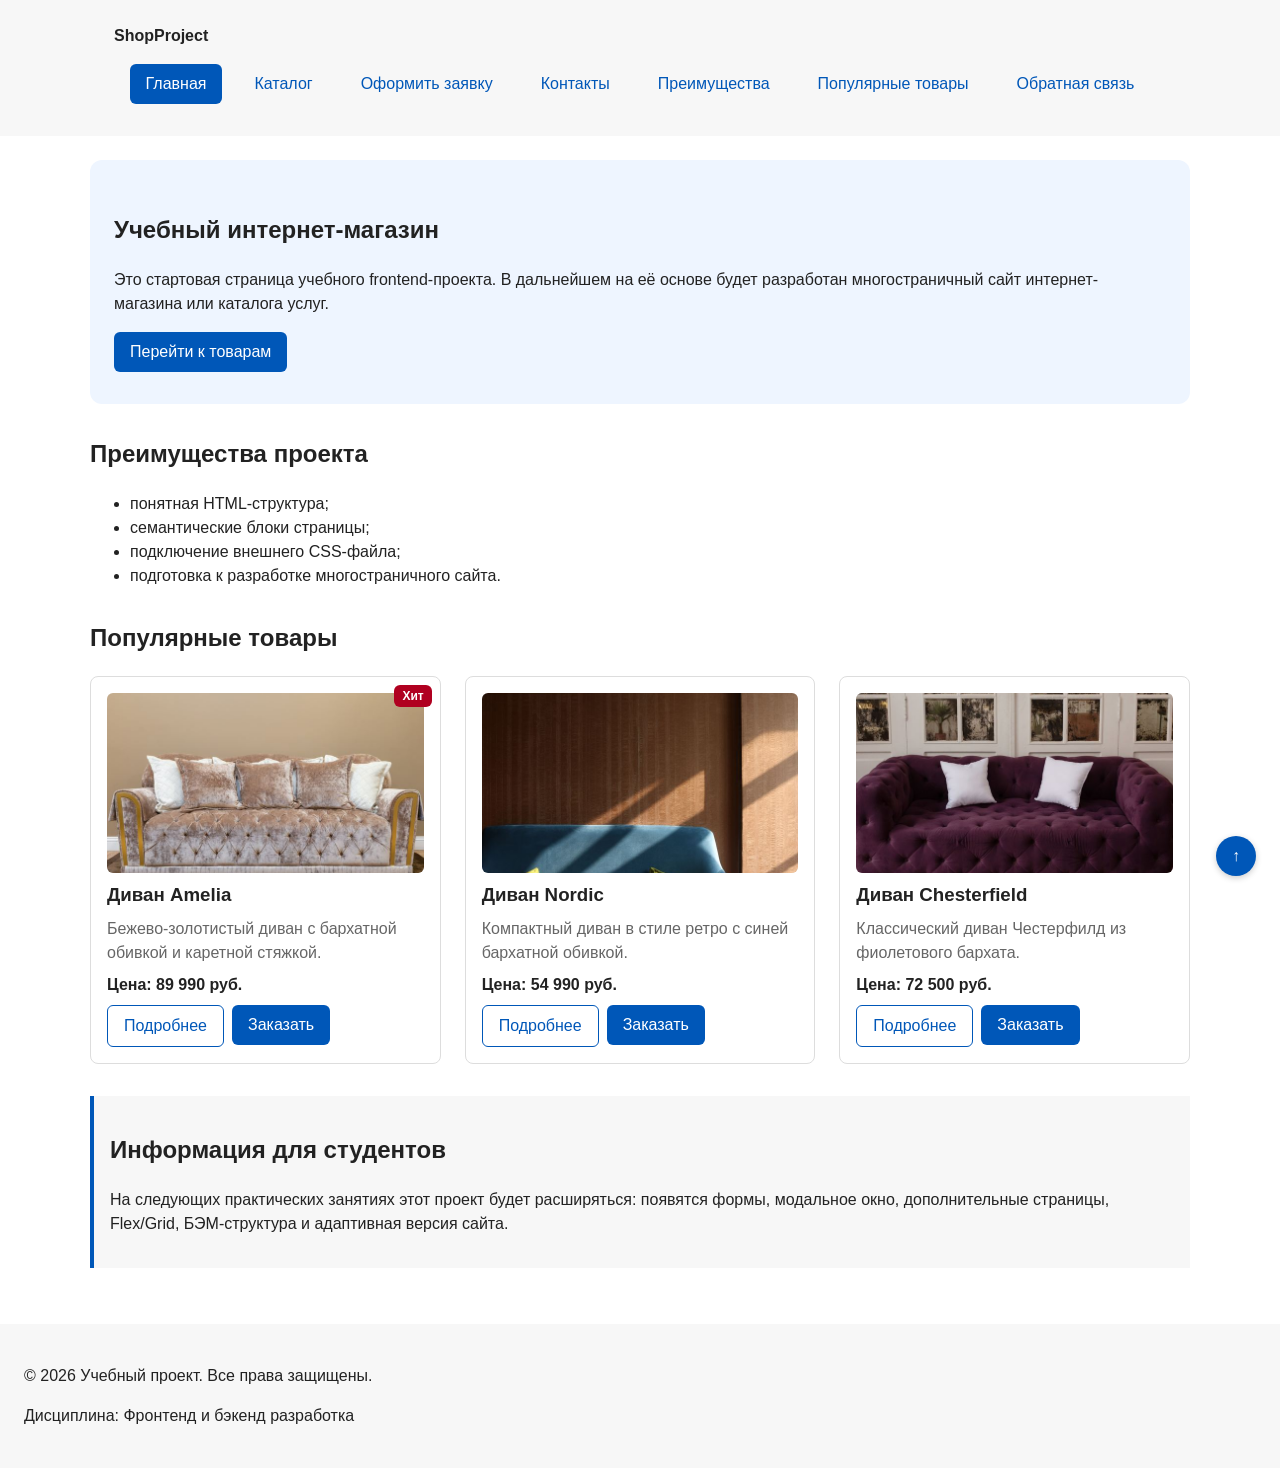
==== index.html @ 3f40175b "base structure from kr-1" ====
<!doctype html>
<html lang="ru">
  <head>
    <meta charset="UTF-8" />
    <meta name="viewport" content="width=device-width, initial-scale=1.0" />
    <title>Учебный интернет-магазин</title>
    <meta property="og:type" content="website" />
    <meta property="og:title" content="Учебный интернет-магазин" />
    <meta
      property="og:description"
      content="Учебный frontend-проект интернет-магазина."
    />
    <meta
      property="og:image"
      content="https://username.github.io/kr1-html-css-shop/images/preview.jpg"
    />
    <link rel="stylesheet" href="css/style.css" />
    <script src="js/main.js" defer></script>
  </head>
  <body>
    <header class="site-header" id="top">
      <div class="site-header__inner">
        <a class="site-header__logo" href="index.html">ShopProject</a>

        <nav class="site-nav" aria-label="Основная навигация">
          <ul class="site-nav__list">
            <li class="site-nav__item">
              <a class="site-nav__link site-nav__link--active" href="index.html">Главная</a>
            </li>
            <li class="site-nav__item">
              <a class="site-nav__link" href="catalog.html">Каталог</a>
            </li>
            <li class="site-nav__item">
              <a class="site-nav__link" href="order.html">Оформить заявку</a>
            </li>
            <li class="site-nav__item">
              <a class="site-nav__link" href="contacts.html">Контакты</a>
            </li>
            <li class="site-nav__item">
              <a class="site-nav__link" href="index.html#advantages">Преимущества</a>
            </li>
            <li class="site-nav__item">
              <a class="site-nav__link" href="index.html#popular">Популярные товары</a>
            </li>
            <li class="site-nav__item">
              <a class="site-nav__link" href="index.html#contacts">Обратная связь</a>
            </li>
          </ul>
        </nav>
      </div>
    </header>

    <main>
      <section class="hero">
        <h1>Учебный интернет-магазин</h1>
        <p>
          Это стартовая страница учебного frontend-проекта. В дальнейшем на её
          основе будет разработан многостраничный сайт интернет-магазина или
          каталога услуг.
        </p>
        <a class="button button--primary" href="#popular">Перейти к товарам</a>
      </section>

      <section class="section" id="advantages">
        <h2>Преимущества проекта</h2>

        <ul class="advantages-list">
          <li>понятная HTML-структура;</li>
          <li>семантические блоки страницы;</li>
          <li>подключение внешнего CSS-файла;</li>
          <li>подготовка к разработке многостраничного сайта.</li>
        </ul>
      </section>

      <section class="section" id="popular">
        <h2>Популярные товары</h2>

        <div class="products-grid">
          <article class="product-card">
            <span class="badge badge--hit">Хит</span>
            <img class="product-card__image" src="images/sofa-1.jpg" alt="Диван Amelia" width="640" height="480" />
            <h3 class="product-card__title">Диван Amelia</h3>
            <p class="product-card__description">Бежево-золотистый диван с бархатной обивкой и каретной стяжкой.</p>
            <p class="product-card__price">Цена: 89 990 руб.</p>
            <div class="product-card__actions">
              <a class="button button--secondary product-card__link" href="product.html">Подробнее</a>
              <button
                class="button button--primary product-card__button"
                type="button"
                data-product="Диван Amelia"
              >
                Заказать
              </button>
            </div>
          </article>

          <article class="product-card">
            <img class="product-card__image" src="images/sofa-2.jpg" alt="Диван Nordic" width="640" height="480" />
            <h3 class="product-card__title">Диван Nordic</h3>
            <p class="product-card__description">Компактный диван в стиле ретро с синей бархатной обивкой.</p>
            <p class="product-card__price">Цена: 54 990 руб.</p>
            <div class="product-card__actions">
              <a class="button button--secondary product-card__link" href="product.html">Подробнее</a>
              <button
                class="button button--primary product-card__button"
                type="button"
                data-product="Диван Nordic"
              >
                Заказать
              </button>
            </div>
          </article>

          <article class="product-card">
            <img class="product-card__image" src="images/sofa-3.jpg" alt="Диван Chesterfield" width="640" height="480" />
            <h3 class="product-card__title">Диван Chesterfield</h3>
            <p class="product-card__description">Классический диван Честерфилд из фиолетового бархата.</p>
            <p class="product-card__price">Цена: 72 500 руб.</p>
            <div class="product-card__actions">
              <a class="button button--secondary product-card__link" href="product.html">Подробнее</a>
              <button
                class="button button--primary product-card__button"
                type="button"
                data-product="Диван Chesterfield"
              >
                Заказать
              </button>
            </div>
          </article>
        </div>
      </section>
      <aside class="aside-info">
        <h2>Информация для студентов</h2>
        <p>
          На следующих практических занятиях этот проект будет расширяться:
          появятся формы, модальное окно, дополнительные страницы, Flex/Grid,
          БЭМ-структура и адаптивная версия сайта.
        </p>
      </aside>
    </main>

    <footer class="site-footer" id="contacts">
      <p>&copy; 2026 Учебный проект. Все права защищены.</p>
      <p>Дисциплина: Фронтенд и бэкенд разработка</p>
    </footer>
    <dialog
      class="order-dialog"
      id="order-dialog"
      aria-labelledby="order-dialog-title"
    >
      <h2 class="order-dialog__title" id="order-dialog-title">Оформление заявки</h2>

      <form
        class="order-form"
        id="order-form"
        action="#"
        method="post"
        novalidate
      >
        <input id="selected-product" name="selected-product" type="hidden" />

        <div class="order-form__field">
          <label class="order-form__label" for="order-name">Имя</label>
          <input
            class="order-form__input"
            id="order-name"
            name="name"
            type="text"
            placeholder="Введите ваше имя"
            minlength="2"
            autocomplete="given-name"
            required
          />
        </div>

        <div class="order-form__field">
          <label class="order-form__label" for="order-email">E-mail</label>
          <input
            class="order-form__input"
            id="order-email"
            name="email"
            type="email"
            placeholder="example@mail.ru"
            autocomplete="email"
            required
          />
        </div>

        <div class="order-form__field">
          <label class="order-form__label" for="order-phone">Телефон</label>
          <input
            class="order-form__input"
            id="order-phone"
            name="phone"
            type="tel"
            inputmode="tel"
            placeholder="+7 (900) 000-00-00"
            pattern="^\+7 \(\d{3}\) \d{3}-\d{2}-\d{2}$"
            required
          />
          <small class="order-form__hint">Формат: +7 (900) 000-00-00</small>
        </div>

        <div class="order-form__field">
          <label class="order-form__label" for="order-date">Дата связи</label>
          <input class="order-form__input" id="order-date" name="date" type="date" />
        </div>

        <div class="order-form__field">
          <label class="order-form__label" for="order-topic">Тема заявки</label>
          <select class="order-form__select" id="order-topic" name="topic" required>
            <option value="">Выберите тему</option>
            <option value="product">Заказ товара</option>
            <option value="consultation">Консультация</option>
            <option value="delivery">Доставка</option>
          </select>
        </div>

        <div class="order-form__field">
          <label class="order-form__label" for="order-comment">Комментарий</label>
          <textarea
            class="order-form__textarea"
            id="order-comment"
            name="comment"
            rows="4"
            placeholder="Укажите дополнительную информацию"
          ></textarea>
        </div>

        <div class="order-form__field order-form__field--checkbox">
          <label>
            <input
              class="order-form__checkbox"
              id="order-agreement"
              name="agreement"
              type="checkbox"
              required
            />
            Я согласен на обработку данных
          </label>
        </div>

        <div class="order-form__actions">
          <button class="button button--secondary" type="button" id="close-order-dialog">Закрыть</button>
          <button class="button button--primary" type="submit">Отправить заявку</button>
        </div>
      </form>
    </dialog>

    <p class="success-message" id="success-message" hidden>
      Форма успешно отправлена!
    </p>

    <a class="back-to-top" href="#top" aria-label="Наверх">&uarr;</a>
  </body>
</html>
---- css/style.css ----
/* ===============================
   1. Переменные проекта
   =============================== */
:root {
  /* Основные цвета проекта */
  --color-bg: #ffffff;
  --color-text: #222222;
  --color-muted: #666666;
  --color-primary: #0057b8;
  --color-primary-dark: #003f86;
  --color-border: #dddddd;
  --color-surface: #f7f7f7;
  --color-surface-accent: #eef5ff;
  --color-danger: #b00020;
  --color-success: #168a2f;
  --color-success-bg: #eefaf0;
  --color-white: #ffffff;

  /* Отступы */
  --space-xs: 4px;
  --space-sm: 8px;
  --space-md: 16px;
  --space-lg: 24px;
  --space-xl: 32px;

  /* Скругления */
  --radius-sm: 6px;
  --radius-md: 8px;
  --radius-lg: 12px;

  /* Размеры */
  --container-width: 1100px;
}

/* ===============================
   2. Базовые стили
   =============================== */

/*
Универсальное правило для всех элементов.
border-box делает расчёт размеров более понятным:
width включает content, padding и border.
*/
* {
  box-sizing: border-box;
}

/*
Убираем стандартный внешний отступ браузера у body.
Без этого вокруг страницы может появиться белая рамка.

body растянут на всю высоту окна (min-height: 100vh) и выстроен как
flex-колонка: header и footer занимают столько места, сколько нужно
их содержимому, а main получает flex: 1 0 auto и «дожимает» footer
до низа окна, даже если контента на странице мало.
*/
body {
  display: flex;
  flex-direction: column;
  min-height: 100vh;
  margin: 0;
  font-family: Arial, sans-serif;
  line-height: 1.5;
  color: var(--color-text);
  background-color: var(--color-bg);
}

/*
Задаём внутренний отступ для основного содержимого страницы.
flex: 1 0 auto растягивает main на всё свободное место в body,
поэтому footer всегда остаётся у нижнего края окна браузера.
*/
main {
  flex: 1 0 auto;
  padding: var(--space-lg);
}

html {
  scroll-behavior: smooth;
}
/* ===============================
   3. Общие элементы интерфейса
   =============================== */

/*
Базовый цвет ссылок и их состояния.
*/
a {
  color: var(--color-primary);
}

a:hover {
  color: var(--color-primary-dark);
}

a:focus-visible {
  outline: 2px solid var(--color-primary);
  outline-offset: 3px;
}

button {
  font: inherit;
  cursor: pointer;
}

:target {
  border-radius: var(--radius-md);
  box-shadow:
    0 0 0 3px var(--color-surface-accent),
    0 0 0 5px var(--color-primary);
  transition: box-shadow 0.3s ease;
}

/* ===============================
   4. Шапка сайта и навигация (site-header, site-nav)
   =============================== */

.site-header {
  background-color: var(--color-surface);
}

.site-header__inner {
  max-width: var(--container-width);
  margin: 0 auto;
  padding: var(--space-lg);
}

.site-header__logo {
  font-weight: 700;
  color: var(--color-text);
  text-decoration: none;
}

.site-nav__list {
  display: flex;
  flex-wrap: wrap;
  justify-content: center;
  align-items: center;
  gap: var(--space-md);
  padding: 0;
  margin: var(--space-md) 0 0;
  list-style: none;
}

.site-nav__item {
  margin-bottom: var(--space-sm);
}

.site-nav__link {
  display: inline-block;
  padding: var(--space-sm) var(--space-md);
  color: var(--color-primary);
  text-decoration: none;
  border-radius: var(--radius-sm);
}

.site-nav__link:hover {
  color: var(--color-white);
  background-color: var(--color-primary);
}

.site-nav__link:focus-visible {
  outline: 2px solid var(--color-primary);
  outline-offset: 3px;
}

.site-nav__link--active {
  color: var(--color-white);
  background-color: var(--color-primary);
}

/* ===============================
   5. Подвал сайта (site-footer)
   =============================== */

.site-footer {
  padding: var(--space-lg);
  background-color: var(--color-surface);
}

/* ===============================
   6. Кнопка (button)
   =============================== */

.button {
  display: inline-block;
  padding: var(--space-sm) var(--space-md);
  border: none;
  border-radius: var(--radius-sm);
  font: inherit;
  text-decoration: none;
  cursor: pointer;
}

.button--primary {
  color: var(--color-white);
  background-color: var(--color-primary);
}

.button--primary:hover {
  background-color: var(--color-primary-dark);
}

.button--secondary {
  color: var(--color-primary);
  background-color: transparent;
  border: 1px solid var(--color-primary);
}

.button--secondary:hover {
  color: var(--color-white);
  background-color: var(--color-primary);
}

.button:focus-visible {
  outline: 2px solid var(--color-primary);
  outline-offset: 3px;
}

.button:disabled,
.button--disabled {
  opacity: 0.6;
  cursor: not-allowed;
}

/* ===============================
   7. Компоненты страницы
   =============================== */

/*
Hero-блок — первый крупный блок страницы.
Он визуально отделяется от остальных разделов фоном и отступами.
*/
.hero {
  max-width: var(--container-width);
  margin: 0 auto var(--space-xl);
  padding: var(--space-xl) var(--space-lg);
  background-color: var(--color-surface-accent);
  border-radius: var(--radius-lg);
}

/*
Общий класс для разделов страницы.
*/
.section {
  max-width: var(--container-width);
  margin: 0 auto var(--space-xl);
}

/*
Убираем лишний верхний отступ у заголовков разделов.
*/
.section h2 {
  margin-top: 0;
}

/*
Дополнительный информационный блок.
*/
.aside-info {
  max-width: var(--container-width);
  margin: 0 auto var(--space-xl);
  padding: var(--space-md);
  border-left: 4px solid var(--color-primary);
  background-color: var(--color-surface);
}

/*
Сообщение об успешной отправке.
*/
.success-message {
  max-width: var(--container-width);
  margin: var(--space-lg) auto;
  padding: var(--space-md);
  border-left: 4px solid var(--color-success);
  background-color: var(--color-success-bg);
}

/* ===============================
   8. Хлебные крошки (breadcrumbs)
   =============================== */

.breadcrumbs {
  max-width: var(--container-width);
  margin: 0 auto var(--space-md);
  font-size: 14px;
  color: var(--color-muted);
}

.breadcrumbs__link {
  color: var(--color-primary);
}

.breadcrumbs__current::before {
  content: " / ";
  color: var(--color-muted);
}

/* ===============================
   9. Карточка товара и сетка товаров (product-card, products-grid)
   =============================== */

.products-grid {
  display: grid;
  grid-template-columns: repeat(3, 1fr);
  gap: var(--space-lg);
}

.product-card {
  position: relative;
  display: flex;
  flex-direction: column;
  gap: var(--space-sm);
  padding: var(--space-md);
  border: 1px solid var(--color-border);
  border-radius: var(--radius-md);
  background-color: var(--color-bg);
  transition:
    box-shadow 0.2s ease,
    border-color 0.2s ease,
    transform 0.2s ease;
}

.product-card:hover {
  border-color: var(--color-primary);
  box-shadow: 0 10px 24px rgba(0, 0, 0, 0.12);
  transform: translateY(-2px);
}

.product-card__image {
  display: block;
  width: 100%;
  height: 180px;
  object-fit: cover;
  border-radius: var(--radius-sm);
}

.product-card__title {
  margin: 0;
  color: var(--color-text);
}

.product-card__description {
  margin: 0;
  color: var(--color-muted);
}

.product-card__price {
  margin: 0;
  font-weight: 700;
}

.product-card__actions {
  display: flex;
  flex-wrap: wrap;
  gap: var(--space-sm);
  margin-top: auto;
}

.product-card__button,
.product-card__link {
  align-self: flex-start;
}

/*
  Бейдж товара.
  Позиционируется абсолютно относительно карточки (position: relative на .product-card).
*/
.badge {
  position: absolute;
  top: var(--space-sm);
  right: var(--space-sm);
  z-index: 1;
  padding: 2px var(--space-sm);
  border-radius: var(--radius-sm);
  font-size: 12px;
  font-weight: 700;
  color: var(--color-white);
  background-color: var(--color-primary);
}

.badge--hit {
  background-color: var(--color-danger);
}

/*
  Кнопка «Наверх».
  Зафиксирована относительно окна браузера.
*/
.back-to-top {
  position: fixed;
  right: var(--space-lg);
  bottom: var(--space-lg);
  z-index: 10;
  display: inline-flex;
  align-items: center;
  justify-content: center;
  width: 40px;
  height: 40px;
  border-radius: 50%;
  color: var(--color-white);
  background-color: var(--color-primary);
  text-decoration: none;
  box-shadow: 0 2px 6px rgba(0, 0, 0, 0.2);
}

.back-to-top:hover {
  background-color: var(--color-primary-dark);
}

.back-to-top:focus-visible {
  outline: 2px solid var(--color-primary-dark);
  outline-offset: 3px;
}

/* ===============================
   10. Каталог (catalog-layout, catalog-filters, catalog-products)
   =============================== */

.catalog-layout {
  max-width: var(--container-width);
  margin: 0 auto var(--space-xl);
  display: grid;
  grid-template-columns: 260px 1fr;
  grid-template-areas: "filters products";
  gap: var(--space-lg);
}

.catalog-filters {
  grid-area: filters;
  align-self: start;
  position: sticky;
  top: var(--space-lg);
  padding: var(--space-md);
  border: 1px solid var(--color-border);
  border-radius: var(--radius-md);
  background-color: var(--color-surface);
}

.catalog-filters__form {
  display: grid;
  gap: var(--space-md);
}

.catalog-filters__group {
  margin: 0;
  padding: var(--space-md);
  border: 1px solid var(--color-border);
  border-radius: var(--radius-sm);
}

.catalog-filters__legend {
  font-weight: 700;
}

.catalog-filters__label {
  display: block;
  margin-bottom: var(--space-sm);
}

.catalog-filters__input {
  width: 100%;
  padding: 8px 10px;
  border: 1px solid var(--color-border);
  border-radius: var(--radius-sm);
  font: inherit;
}

.catalog-products {
  grid-area: products;
}

/* ===============================
   11. Форма заявки (order-form)
   =============================== */

.order-form__field {
  margin-bottom: var(--space-md);
}

.order-form__label {
  display: block;
  margin-bottom: var(--space-xs);
}

.order-form__input,
.order-form__select,
.order-form__textarea {
  width: 100%;
  padding: 10px 12px;
  border: 1px solid var(--color-border);
  border-radius: var(--radius-sm);
  font: inherit;
}

.order-form__input:hover,
.order-form__select:hover,
.order-form__textarea:hover {
  border-color: var(--color-primary);
}

.order-form__input:focus-visible,
.order-form__select:focus-visible,
.order-form__textarea:focus-visible {
  outline: 2px solid var(--color-primary);
  outline-offset: 3px;
}

.order-form__checkbox {
  width: auto;
}

.order-form__hint {
  display: block;
  margin-top: var(--space-xs);
  color: var(--color-muted);
}

/*
  Подсветка ошибочных полей.
  Атрибут aria-invalid добавляется JavaScript-кодом.
*/
.order-form__input[aria-invalid="true"],
.order-form__select[aria-invalid="true"],
.order-form__textarea[aria-invalid="true"] {
  border-color: var(--color-danger);
}

.order-form__actions {
  display: flex;
  gap: var(--space-md);
  margin-top: var(--space-lg);
}

/* ===============================
   12. Модальное окно заявки (order-dialog)
   =============================== */

.order-dialog {
  width: min(100% - 32px, 560px);
  padding: var(--space-lg);
  border: none;
  border-radius: var(--radius-lg);
}

.order-dialog::backdrop {
  background-color: rgba(0, 0, 0, 0.5);
}

.order-dialog__title {
  margin-top: 0;
}

/* ===============================
   13. Страница товара (product-detail)
   =============================== */

.product-detail {
  display: flex;
  flex-wrap: wrap;
  gap: var(--space-lg);
  margin-bottom: var(--space-xl);
}

.product-detail__image {
  width: 100%;
  max-width: 420px;
  height: auto;
  border-radius: var(--radius-md);
  object-fit: cover;
}

.product-detail__info {
  display: flex;
  flex-direction: column;
  gap: var(--space-sm);
  flex: 1 1 260px;
}

.product-detail__title {
  margin: 0;
}

.product-detail__description {
  margin: 0;
  color: var(--color-muted);
}

.product-detail__price {
  margin: 0;
  font-size: 20px;
  font-weight: 700;
}

.product-detail__button {
  align-self: flex-start;
}

.product-specs {
  width: 100%;
  max-width: var(--container-width);
  margin-bottom: var(--space-xl);
  border-collapse: collapse;
}

.product-specs caption {
  margin-bottom: var(--space-sm);
  font-weight: 700;
  text-align: left;
}

.product-specs th,
.product-specs td {
  padding: var(--space-sm) var(--space-md);
  border: 1px solid var(--color-border);
  text-align: left;
}

.product-specs thead th {
  background-color: var(--color-surface);
}

/* ===============================
   14. Контакты и карта (contacts-info, map)
   =============================== */

/*
  Текст и карта выстраиваются в одну строку через inline-block —
  без float, grid и flex. Оба блока — inline-block с одинаковым
  vertical-align, поэтому идут по горизонтали друг за другом
  в том порядке, в котором написаны в HTML.
*/
.contacts-info {
  display: inline-block;
  vertical-align: top;
  max-width: calc(100% - 500px - var(--space-lg));
}

.contacts-info__feedback {
  margin-top: var(--space-lg);
}

.map__frame {
  display: inline-block;
  vertical-align: top;
  width: 500px;
  max-width: 100%;
  height: 400px;
  margin-left: var(--space-lg);
  border: 1px solid var(--color-border);
  border-radius: var(--radius-md);
}
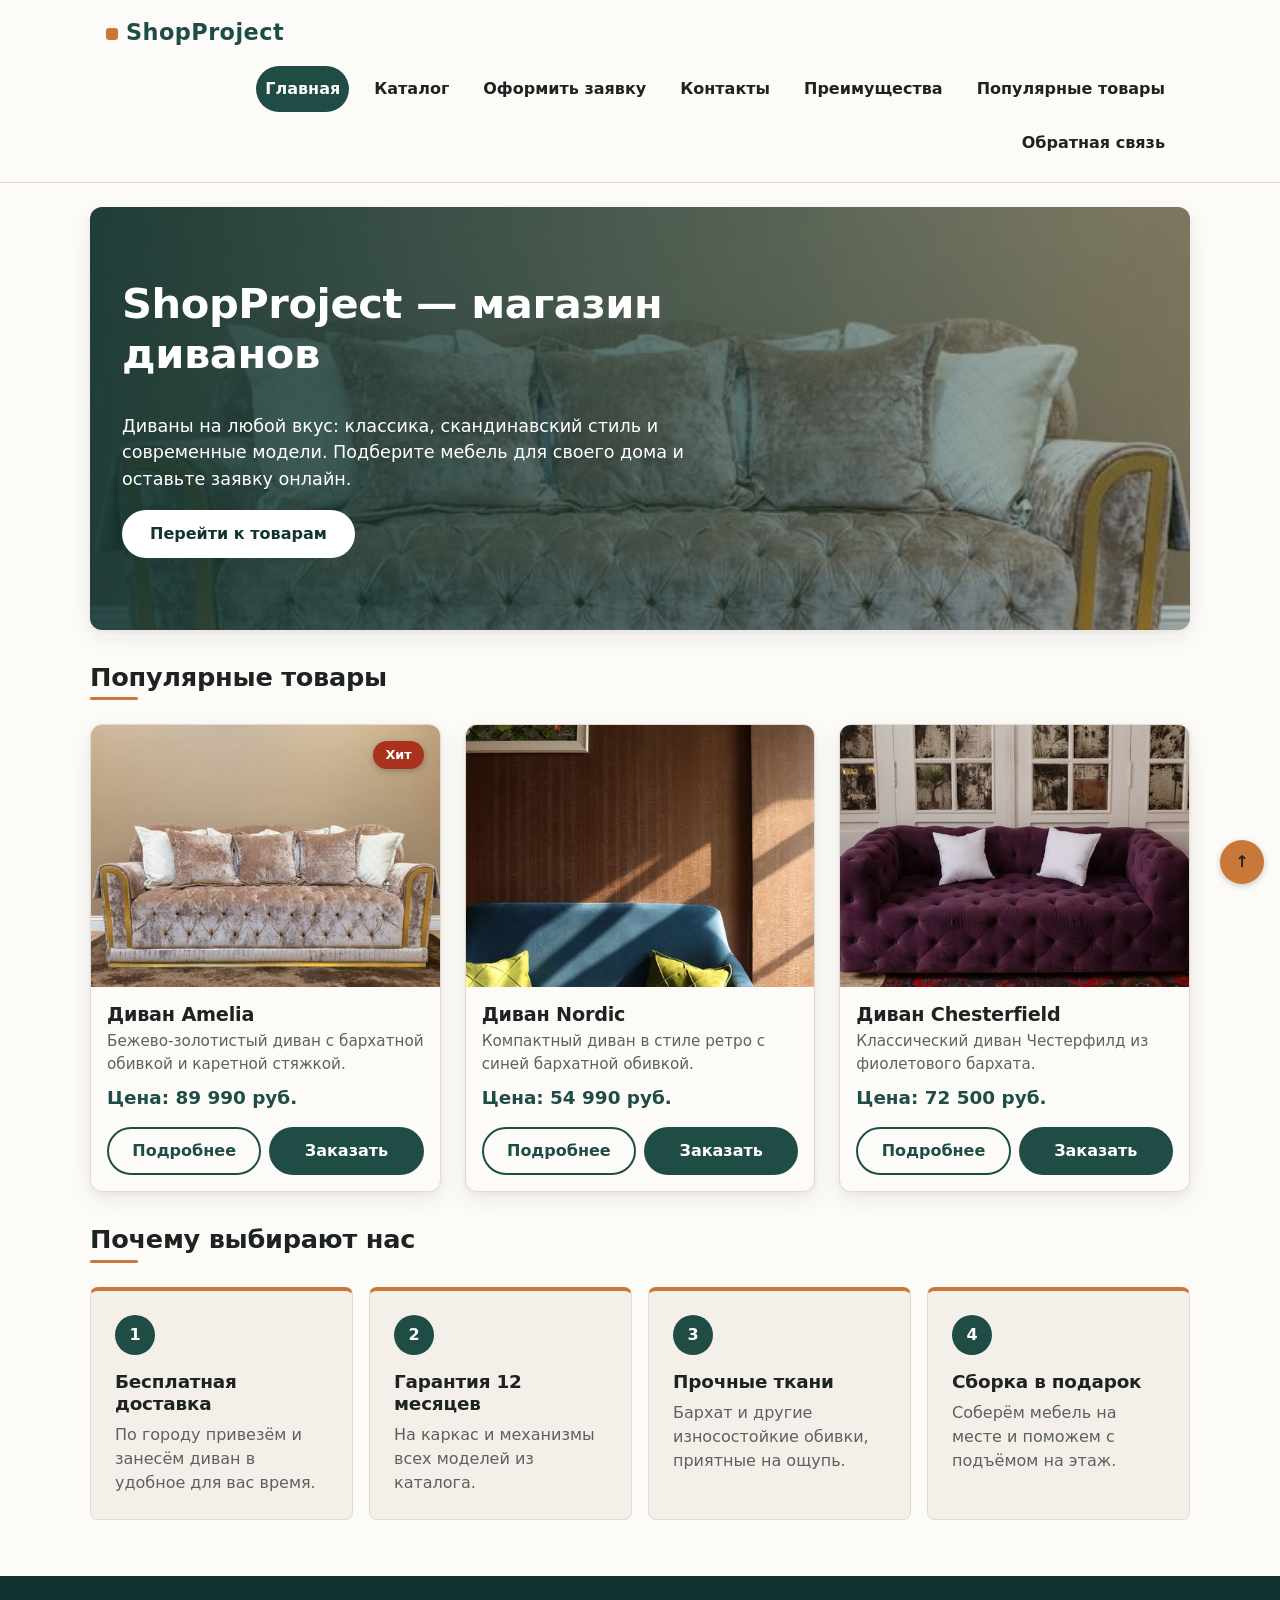
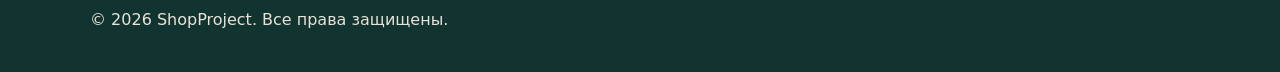
==== commit 4afb417a: "flexibility" ====
--- a/index.html
+++ b/index.html
@@ -3,21 +3,23 @@
   <head>
     <meta charset="UTF-8" />
     <meta name="viewport" content="width=device-width, initial-scale=1.0" />
-    <title>Учебный интернет-магазин</title>
+    <title>ShopProject — магазин диванов</title>
     <meta property="og:type" content="website" />
-    <meta property="og:title" content="Учебный интернет-магазин" />
+    <meta property="og:title" content="ShopProject — магазин диванов" />
     <meta
       property="og:description"
-      content="Учебный frontend-проект интернет-магазина."
+      content="Интернет-магазин мягкой мебели: диваны на любой вкус."
     />
     <meta
       property="og:image"
       content="https://username.github.io/kr1-html-css-shop/images/preview.jpg"
     />
     <link rel="stylesheet" href="css/style.css" />
+    <link rel="stylesheet" href="css/responsive.css" />
     <script src="js/main.js" defer></script>
   </head>
   <body>
+    <a class="skip-link" href="#main-content">Перейти к основному содержимому</a>
     <header class="site-header" id="top">
       <div class="site-header__inner">
         <a class="site-header__logo" href="index.html">ShopProject</a>
@@ -50,35 +52,25 @@
       </div>
     </header>
 
-    <main>
+    <main id="main-content">
       <section class="hero">
-        <h1>Учебный интернет-магазин</h1>
+        <h1>ShopProject — магазин диванов</h1>
         <p>
-          Это стартовая страница учебного frontend-проекта. В дальнейшем на её
-          основе будет разработан многостраничный сайт интернет-магазина или
-          каталога услуг.
+          Диваны на любой вкус: классика, скандинавский стиль и современные модели. Подберите мебель для своего дома и оставьте заявку онлайн.
         </p>
         <a class="button button--primary" href="#popular">Перейти к товарам</a>
       </section>
 
-      <section class="section" id="advantages">
-        <h2>Преимущества проекта</h2>
-
-        <ul class="advantages-list">
-          <li>понятная HTML-структура;</li>
-          <li>семантические блоки страницы;</li>
-          <li>подключение внешнего CSS-файла;</li>
-          <li>подготовка к разработке многостраничного сайта.</li>
-        </ul>
-      </section>
-
       <section class="section" id="popular">
         <h2>Популярные товары</h2>
 
         <div class="products-grid">
           <article class="product-card">
             <span class="badge badge--hit">Хит</span>
-            <img class="product-card__image" src="images/sofa-1.jpg" alt="Диван Amelia" width="640" height="480" />
+            <img class="product-card__image" src="images/sofa-1.jpg"
+                srcset="images/sofa-1-320.jpg 320w, images/sofa-1-480.jpg 480w, images/sofa-1.jpg 640w"
+                sizes="(max-width: 639px) 100vw, (max-width: 1023px) 50vw, 33vw"
+                alt="Диван Amelia" width="640" height="480" loading="lazy" />
             <h3 class="product-card__title">Диван Amelia</h3>
             <p class="product-card__description">Бежево-золотистый диван с бархатной обивкой и каретной стяжкой.</p>
             <p class="product-card__price">Цена: 89 990 руб.</p>
@@ -95,7 +87,10 @@
           </article>
 
           <article class="product-card">
-            <img class="product-card__image" src="images/sofa-2.jpg" alt="Диван Nordic" width="640" height="480" />
+            <img class="product-card__image" src="images/sofa-2.jpg"
+                srcset="images/sofa-2-320.jpg 320w, images/sofa-2-480.jpg 480w, images/sofa-2.jpg 640w"
+                sizes="(max-width: 639px) 100vw, (max-width: 1023px) 50vw, 33vw"
+                alt="Диван Nordic" width="640" height="480" loading="lazy" />
             <h3 class="product-card__title">Диван Nordic</h3>
             <p class="product-card__description">Компактный диван в стиле ретро с синей бархатной обивкой.</p>
             <p class="product-card__price">Цена: 54 990 руб.</p>
@@ -112,7 +107,10 @@
           </article>
 
           <article class="product-card">
-            <img class="product-card__image" src="images/sofa-3.jpg" alt="Диван Chesterfield" width="640" height="480" />
+            <img class="product-card__image" src="images/sofa-3.jpg"
+                srcset="images/sofa-3-320.jpg 320w, images/sofa-3-480.jpg 480w, images/sofa-3.jpg 640w"
+                sizes="(max-width: 639px) 100vw, (max-width: 1023px) 50vw, 33vw"
+                alt="Диван Chesterfield" width="640" height="480" loading="lazy" />
             <h3 class="product-card__title">Диван Chesterfield</h3>
             <p class="product-card__description">Классический диван Честерфилд из фиолетового бархата.</p>
             <p class="product-card__price">Цена: 72 500 руб.</p>
@@ -129,19 +127,37 @@
           </article>
         </div>
       </section>
-      <aside class="aside-info">
-        <h2>Информация для студентов</h2>
-        <p>
-          На следующих практических занятиях этот проект будет расширяться:
-          появятся формы, модальное окно, дополнительные страницы, Flex/Grid,
-          БЭМ-структура и адаптивная версия сайта.
-        </p>
-      </aside>
+
+      <section class="section" id="advantages">
+        <h2>Почему выбирают нас</h2>
+
+        <div class="advantages-list">
+          <article class="advantage">
+            <span class="advantage__num" aria-hidden="true">1</span>
+            <h3 class="advantage__title">Бесплатная доставка</h3>
+            <p class="advantage__text">По городу привезём и занесём диван в удобное для вас время.</p>
+          </article>
+          <article class="advantage">
+            <span class="advantage__num" aria-hidden="true">2</span>
+            <h3 class="advantage__title">Гарантия 12 месяцев</h3>
+            <p class="advantage__text">На каркас и механизмы всех моделей из каталога.</p>
+          </article>
+          <article class="advantage">
+            <span class="advantage__num" aria-hidden="true">3</span>
+            <h3 class="advantage__title">Прочные ткани</h3>
+            <p class="advantage__text">Бархат и другие износостойкие обивки, приятные на ощупь.</p>
+          </article>
+          <article class="advantage">
+            <span class="advantage__num" aria-hidden="true">4</span>
+            <h3 class="advantage__title">Сборка в подарок</h3>
+            <p class="advantage__text">Соберём мебель на месте и поможем с подъёмом на этаж.</p>
+          </article>
+        </div>
+      </section>
     </main>
 
     <footer class="site-footer" id="contacts">
-      <p>&copy; 2026 Учебный проект. Все права защищены.</p>
-      <p>Дисциплина: Фронтенд и бэкенд разработка</p>
+      <p>&copy; 2026 ShopProject. Все права защищены.</p>
     </footer>
     <dialog
       class="order-dialog"
--- a/css/style.css
+++ b/css/style.css
@@ -1,75 +1,45 @@
-/* ===============================
-   1. Переменные проекта
-   =============================== */
 :root {
-  /* Основные цвета проекта */
-  --color-bg: #ffffff;
-  --color-text: #222222;
-  --color-muted: #666666;
-  --color-primary: #0057b8;
-  --color-primary-dark: #003f86;
-  --color-border: #dddddd;
-  --color-surface: #f7f7f7;
-  --color-surface-accent: #eef5ff;
-  --color-danger: #b00020;
+    --color-bg: #fdfbf8;
+  --color-text: #1d2321;
+  --color-muted: #5b625f;
+  --color-primary: #1f4d46;
+  --color-primary-dark: #123430;
+  --color-border: #e3dbcf;
+  --color-surface: #f4efe8;
+  --color-surface-accent: #ebe4d8;
+  --color-danger: #a8321c;
   --color-success: #168a2f;
   --color-success-bg: #eefaf0;
   --color-white: #ffffff;
 
-  /* Отступы */
-  --space-xs: 4px;
+    --space-xs: 4px;
   --space-sm: 8px;
   --space-md: 16px;
   --space-lg: 24px;
   --space-xl: 32px;
 
-  /* Скругления */
-  --radius-sm: 6px;
+    --radius-sm: 6px;
   --radius-md: 8px;
   --radius-lg: 12px;
 
-  /* Размеры */
-  --container-width: 1100px;
-}
-
-/* ===============================
-   2. Базовые стили
-   =============================== */
-
-/*
-Универсальное правило для всех элементов.
-border-box делает расчёт размеров более понятным:
-width включает content, padding и border.
-*/
+    --container-width: 1100px;
+}
+
 * {
   box-sizing: border-box;
 }
 
-/*
-Убираем стандартный внешний отступ браузера у body.
-Без этого вокруг страницы может появиться белая рамка.
-
-body растянут на всю высоту окна (min-height: 100vh) и выстроен как
-flex-колонка: header и footer занимают столько места, сколько нужно
-их содержимому, а main получает flex: 1 0 auto и «дожимает» footer
-до низа окна, даже если контента на странице мало.
-*/
 body {
   display: flex;
   flex-direction: column;
   min-height: 100vh;
   margin: 0;
-  font-family: Arial, sans-serif;
+  font-family: "Segoe UI", system-ui, -apple-system, Roboto, "Helvetica Neue", Arial, sans-serif;
   line-height: 1.5;
   color: var(--color-text);
   background-color: var(--color-bg);
 }
 
-/*
-Задаём внутренний отступ для основного содержимого страницы.
-flex: 1 0 auto растягивает main на всё свободное место в body,
-поэтому footer всегда остаётся у нижнего края окна браузера.
-*/
 main {
   flex: 1 0 auto;
   padding: var(--space-lg);
@@ -78,13 +48,7 @@
 html {
   scroll-behavior: smooth;
 }
-/* ===============================
-   3. Общие элементы интерфейса
-   =============================== */
-
-/*
-Базовый цвет ссылок и их состояния.
-*/
+
 a {
   color: var(--color-primary);
 }
@@ -110,10 +74,6 @@
     0 0 0 5px var(--color-primary);
   transition: box-shadow 0.3s ease;
 }
-
-/* ===============================
-   4. Шапка сайта и навигация (site-header, site-nav)
-   =============================== */
 
 .site-header {
   background-color: var(--color-surface);
@@ -169,18 +129,10 @@
   background-color: var(--color-primary);
 }
 
-/* ===============================
-   5. Подвал сайта (site-footer)
-   =============================== */
-
 .site-footer {
   padding: var(--space-lg);
   background-color: var(--color-surface);
 }
-
-/* ===============================
-   6. Кнопка (button)
-   =============================== */
 
 .button {
   display: inline-block;
@@ -223,14 +175,6 @@
   cursor: not-allowed;
 }
 
-/* ===============================
-   7. Компоненты страницы
-   =============================== */
-
-/*
-Hero-блок — первый крупный блок страницы.
-Он визуально отделяется от остальных разделов фоном и отступами.
-*/
 .hero {
   max-width: var(--container-width);
   margin: 0 auto var(--space-xl);
@@ -239,24 +183,15 @@
   border-radius: var(--radius-lg);
 }
 
-/*
-Общий класс для разделов страницы.
-*/
 .section {
   max-width: var(--container-width);
   margin: 0 auto var(--space-xl);
 }
 
-/*
-Убираем лишний верхний отступ у заголовков разделов.
-*/
 .section h2 {
   margin-top: 0;
 }
 
-/*
-Дополнительный информационный блок.
-*/
 .aside-info {
   max-width: var(--container-width);
   margin: 0 auto var(--space-xl);
@@ -265,9 +200,6 @@
   background-color: var(--color-surface);
 }
 
-/*
-Сообщение об успешной отправке.
-*/
 .success-message {
   max-width: var(--container-width);
   margin: var(--space-lg) auto;
@@ -276,10 +208,6 @@
   background-color: var(--color-success-bg);
 }
 
-/* ===============================
-   8. Хлебные крошки (breadcrumbs)
-   =============================== */
-
 .breadcrumbs {
   max-width: var(--container-width);
   margin: 0 auto var(--space-md);
@@ -295,10 +223,6 @@
   content: " / ";
   color: var(--color-muted);
 }
-
-/* ===============================
-   9. Карточка товара и сетка товаров (product-card, products-grid)
-   =============================== */
 
 .products-grid {
   display: grid;
@@ -362,10 +286,6 @@
   align-self: flex-start;
 }
 
-/*
-  Бейдж товара.
-  Позиционируется абсолютно относительно карточки (position: relative на .product-card).
-*/
 .badge {
   position: absolute;
   top: var(--space-sm);
@@ -383,10 +303,6 @@
   background-color: var(--color-danger);
 }
 
-/*
-  Кнопка «Наверх».
-  Зафиксирована относительно окна браузера.
-*/
 .back-to-top {
   position: fixed;
   right: var(--space-lg);
@@ -413,10 +329,6 @@
   outline-offset: 3px;
 }
 
-/* ===============================
-   10. Каталог (catalog-layout, catalog-filters, catalog-products)
-   =============================== */
-
 .catalog-layout {
   max-width: var(--container-width);
   margin: 0 auto var(--space-xl);
@@ -470,10 +382,6 @@
   grid-area: products;
 }
 
-/* ===============================
-   11. Форма заявки (order-form)
-   =============================== */
-
 .order-form__field {
   margin-bottom: var(--space-md);
 }
@@ -516,10 +424,6 @@
   color: var(--color-muted);
 }
 
-/*
-  Подсветка ошибочных полей.
-  Атрибут aria-invalid добавляется JavaScript-кодом.
-*/
 .order-form__input[aria-invalid="true"],
 .order-form__select[aria-invalid="true"],
 .order-form__textarea[aria-invalid="true"] {
@@ -531,10 +435,6 @@
   gap: var(--space-md);
   margin-top: var(--space-lg);
 }
-
-/* ===============================
-   12. Модальное окно заявки (order-dialog)
-   =============================== */
 
 .order-dialog {
   width: min(100% - 32px, 560px);
@@ -550,10 +450,6 @@
 .order-dialog__title {
   margin-top: 0;
 }
-
-/* ===============================
-   13. Страница товара (product-detail)
-   =============================== */
 
 .product-detail {
   display: flex;
@@ -620,16 +516,6 @@
   background-color: var(--color-surface);
 }
 
-/* ===============================
-   14. Контакты и карта (contacts-info, map)
-   =============================== */
-
-/*
-  Текст и карта выстраиваются в одну строку через inline-block —
-  без float, grid и flex. Оба блока — inline-block с одинаковым
-  vertical-align, поэтому идут по горизонтали друг за другом
-  в том порядке, в котором написаны в HTML.
-*/
 .contacts-info {
   display: inline-block;
   vertical-align: top;
@@ -650,3 +536,382 @@
   border: 1px solid var(--color-border);
   border-radius: var(--radius-md);
 }
+
+img,
+video {
+  max-width: 100%;
+  height: auto;
+}
+
+.skip-link {
+  position: absolute;
+  top: -100px;
+  left: var(--space-md);
+  z-index: 100;
+  padding: var(--space-sm) var(--space-md);
+  color: var(--color-white);
+  background-color: var(--color-primary-dark);
+  border-radius: var(--radius-sm);
+}
+
+.skip-link:focus {
+  top: var(--space-sm);
+  color: var(--color-white);
+}
+
+:focus-visible {
+  outline: 3px solid var(--color-primary);
+  outline-offset: 2px;
+}
+
+.table-wrapper {
+  overflow-x: auto;
+  -webkit-overflow-scrolling: touch;
+  margin-bottom: var(--space-xl);
+}
+
+.page-title {
+  max-width: var(--container-width);
+  margin: 0 auto var(--space-md);
+}
+
+.site-header {
+  border-bottom: 1px solid var(--color-border);
+  box-shadow: 0 1px 6px rgba(0, 0, 0, 0.05);
+}
+
+.site-header__logo {
+  font-size: 1.25rem;
+  letter-spacing: 0.02em;
+}
+
+.hero {
+  background: linear-gradient(135deg, var(--color-surface-accent), #e0d5c1);
+}
+
+.advantages-list {
+  display: grid;
+  grid-template-columns: 1fr;
+  gap: var(--space-md);
+}
+
+.advantage {
+  padding: var(--space-lg);
+  border: 1px solid var(--color-border);
+  border-top: 4px solid var(--color-accent);
+  border-radius: var(--radius-md);
+  background-color: var(--color-surface);
+}
+
+.advantage__num {
+  display: inline-flex;
+  align-items: center;
+  justify-content: center;
+  width: 40px;
+  height: 40px;
+  margin-bottom: var(--space-md);
+  border-radius: 50%;
+  font-weight: 800;
+  color: var(--color-white);
+  background-color: var(--color-primary);
+}
+
+.advantage__title {
+  margin: 0 0 var(--space-sm);
+  font-size: 1.15rem;
+}
+
+.advantage__text {
+  margin: 0;
+  color: var(--color-muted);
+}
+
+.button {
+  transition: background-color 0.2s ease, color 0.2s ease;
+}
+
+:root {
+  --color-accent: #c8793a;
+  --shadow-card: 0 2px 4px rgba(29, 35, 33, 0.05), 0 8px 24px rgba(29, 35, 33, 0.07);
+  --shadow-hover: 0 14px 34px rgba(29, 35, 33, 0.16);
+}
+
+h1, h2, h3 {
+  line-height: 1.2;
+  letter-spacing: -0.01em;
+}
+
+.site-header {
+  background-color: var(--color-bg);
+  border-bottom: 1px solid var(--color-border);
+  box-shadow: none;
+}
+
+.site-header__logo {
+  font-size: 1.4rem;
+  font-weight: 800;
+  color: var(--color-primary);
+}
+
+.site-header__logo::before {
+  content: "";
+  display: inline-block;
+  width: 12px;
+  height: 12px;
+  margin-right: 8px;
+  border-radius: 3px;
+  background-color: var(--color-accent);
+}
+
+.site-nav__link {
+  font-weight: 600;
+  color: var(--color-text);
+  border-radius: 999px;
+}
+
+.site-nav__link:hover,
+.site-nav__link--active {
+  color: var(--color-white);
+  background-color: var(--color-primary);
+}
+
+.hero {
+  position: relative;
+  padding: 72px var(--space-xl);
+  color: var(--color-white);
+  background:
+    linear-gradient(100deg, rgba(18, 52, 48, 0.92) 0%, rgba(18, 52, 48, 0.6) 60%, rgba(18, 52, 48, 0.25) 100%),
+    url("../images/sofa-1.jpg") center / cover no-repeat;
+  border-radius: var(--radius-lg);
+  box-shadow: var(--shadow-card);
+}
+
+.hero h1 {
+  max-width: 14em;
+  margin-top: 0;
+  font-size: 2.4rem;
+}
+
+.hero p {
+  max-width: 36em;
+  font-size: 1.1rem;
+}
+
+.hero .button--primary {
+  padding: 12px 28px;
+  font-weight: 700;
+  color: var(--color-primary-dark);
+  background-color: #fff;
+  border-radius: 999px;
+}
+
+.hero .button--primary:hover {
+  background-color: var(--color-accent);
+  color: #fff;
+}
+
+.section h2 {
+  position: relative;
+  padding-bottom: var(--space-sm);
+  margin-bottom: var(--space-lg);
+  font-size: 1.6rem;
+}
+
+.section h2::after {
+  content: "";
+  position: absolute;
+  left: 0;
+  bottom: 0;
+  width: 48px;
+  height: 3px;
+  border-radius: 2px;
+  background-color: var(--color-accent);
+}
+
+.button {
+  border-radius: 999px;
+  padding: 10px 22px;
+  font-weight: 600;
+}
+
+.button--secondary {
+  border-width: 2px;
+}
+
+.product-card {
+  padding: 0;
+  overflow: hidden;
+  gap: 0;
+  border: 1px solid var(--color-border);
+  border-radius: var(--radius-lg);
+  box-shadow: var(--shadow-card);
+}
+
+.product-card:hover {
+  border-color: var(--color-border);
+  box-shadow: var(--shadow-hover);
+}
+
+.product-card__image {
+  border-radius: 0;
+  transition: transform 0.4s ease;
+}
+
+.product-card:hover .product-card__image {
+  transform: scale(1.04);
+}
+
+.product-card > img {
+    margin: 0;
+}
+
+.product-card__title,
+.product-card__description,
+.product-card__price,
+.product-card__actions,
+.product-card > .button {
+  margin-left: var(--space-md);
+  margin-right: var(--space-md);
+}
+
+.product-card__title {
+  margin-top: var(--space-md);
+  font-size: 1.2rem;
+}
+
+.product-card__description {
+  margin-top: var(--space-xs);
+  font-size: 0.95rem;
+}
+
+.product-card__price {
+  margin-top: var(--space-sm);
+  margin-bottom: var(--space-md);
+  font-size: 1.15rem;
+  color: var(--color-primary);
+}
+
+.product-card__actions,
+.product-card > .button {
+  margin-bottom: var(--space-md);
+}
+
+.product-card > .button {
+  margin-top: auto;
+  text-align: center;
+}
+
+.badge {
+  top: var(--space-md);
+  right: var(--space-md);
+  padding: 4px 12px;
+  border-radius: 999px;
+  font-size: 0.8rem;
+  box-shadow: 0 2px 6px rgba(0, 0, 0, 0.25);
+}
+
+.catalog-filters {
+  border-radius: var(--radius-lg);
+  background-color: var(--color-surface);
+}
+
+.catalog-filters h2 {
+  margin-top: 0;
+  font-size: 1.2rem;
+}
+
+.catalog-filters__group {
+  background-color: var(--color-bg);
+}
+
+.product-detail__image {
+  border-radius: var(--radius-lg);
+  box-shadow: var(--shadow-card);
+}
+
+.product-detail__price {
+  font-size: 1.8rem;
+  color: var(--color-primary);
+}
+
+.product-specs {
+  overflow: hidden;
+  border-radius: var(--radius-md);
+}
+
+.product-specs th,
+.product-specs td {
+  border-color: var(--color-border);
+}
+
+.product-specs tbody tr:nth-child(even) {
+  background-color: var(--color-surface);
+}
+
+.order-form__label {
+  font-weight: 600;
+}
+
+.order-form__input,
+.order-form__select,
+.order-form__textarea,
+.catalog-filters__input {
+  background-color: #fff;
+  border-color: #b9ae9d;
+  border-radius: var(--radius-md);
+}
+
+.order-form__input:focus-visible,
+.order-form__select:focus-visible,
+.order-form__textarea:focus-visible {
+  border-color: var(--color-primary);
+  box-shadow: 0 0 0 3px rgba(31, 77, 70, 0.2);
+}
+
+.order-dialog {
+  box-shadow: 0 24px 60px rgba(0, 0, 0, 0.35);
+}
+
+.aside-info {
+  border-left-color: var(--color-accent);
+  border-radius: 0 var(--radius-md) var(--radius-md) 0;
+}
+
+.breadcrumbs__link {
+  color: var(--color-primary);
+}
+
+.map__frame {
+  box-shadow: var(--shadow-card);
+}
+
+.site-footer {
+  padding: var(--space-xl) var(--space-lg);
+  color: #e8e2d8;
+  background-color: var(--color-primary-dark);
+}
+
+.site-footer p {
+  max-width: var(--container-width);
+  margin: 0 auto var(--space-sm);
+}
+
+.back-to-top {
+  background-color: var(--color-accent);
+  color: #1d2321;
+  font-weight: 700;
+}
+
+.back-to-top:hover {
+  background-color: #e0a06b;
+}
+
+:focus-visible {
+  outline-color: var(--color-accent);
+}
+
+.site-nav__link:focus-visible,
+.button:focus-visible,
+a:focus-visible {
+  outline: 3px solid var(--color-accent);
+}
--- a/css/responsive.css
+++ b/css/responsive.css
@@ -0,0 +1,344 @@
+html {
+  -webkit-text-size-adjust: 100%;
+}
+
+body {
+  overflow-wrap: break-word; }
+
+main {
+  padding: var(--space-md);
+}
+
+.site-header__inner {
+  padding: var(--space-md);
+}
+
+.site-nav__list {
+  display: grid;
+  grid-template-columns: repeat(2, 1fr);
+  gap: var(--space-sm);
+  margin-top: var(--space-sm);
+}
+
+.site-nav__item {
+  margin-bottom: 0;
+}
+
+.site-nav__link {
+  display: block;
+  min-height: 44px;   padding: 10px var(--space-sm);
+  text-align: center;
+  border: 1px solid var(--color-border);
+  background-color: var(--color-surface);
+}
+
+.site-nav__link {
+  display: flex;
+  align-items: center;
+  justify-content: center;
+  height: 100%;
+}
+
+.site-nav__link--active {
+  color: var(--color-white);
+  background-color: var(--color-primary);
+  border-color: var(--color-primary);
+}
+
+.hero {
+  padding: 40px var(--space-md);
+}
+
+.hero h1 {
+  margin-top: 0;
+  font-size: 1.7rem;
+  line-height: 1.2;
+}
+
+.hero .button {
+  display: block;
+  text-align: center;
+}
+
+.products-grid {
+  grid-template-columns: 1fr;
+  gap: var(--space-md);
+}
+
+.product-card__image {
+  height: auto;
+  aspect-ratio: 4 / 3;
+}
+
+.product-card__actions .button {
+  flex: 1 1 120px;
+  min-height: 44px;
+  text-align: center;
+}
+
+.product-card__button,
+.product-card__link {
+  align-self: stretch;
+}
+
+.catalog-layout {
+  grid-template-columns: 1fr;
+  grid-template-areas:
+    "filters"
+    "products";
+}
+
+.catalog-filters {
+  position: static;
+}
+
+.product-detail {
+  flex-direction: column;
+}
+
+.product-detail__image {
+  max-width: 100%;
+}
+
+.product-detail__button {
+  align-self: stretch;
+  text-align: center;
+}
+
+.product-specs {
+  margin-bottom: 0;
+}
+
+.product-specs th,
+.product-specs td {
+  padding: var(--space-sm);
+  overflow-wrap: anywhere;
+}
+
+.order-form__input,
+.order-form__select,
+.order-form__textarea,
+.catalog-filters__input {
+  min-height: 44px;
+  font-size: 1rem; }
+
+.order-form__checkbox,
+.catalog-filters input[type="checkbox"] {
+  width: 20px;
+  height: 20px;
+  margin-right: var(--space-sm);
+  vertical-align: middle;
+}
+
+.order-form__actions {
+  flex-direction: column;
+}
+
+.order-form__actions .button,
+.catalog-filters__form .button {
+  min-height: 44px;
+  text-align: center;
+}
+
+.order-dialog {
+  max-height: calc(100vh - 32px);
+  overflow-y: auto;
+  padding: var(--space-md);
+}
+
+.contacts-info {
+  display: block;
+  max-width: 100%;
+}
+
+.map__frame {
+  display: block;
+  width: 100%;
+  height: 300px;
+  margin: var(--space-lg) 0 0;
+}
+
+.back-to-top {
+  right: var(--space-md);
+  bottom: var(--space-md);
+  width: 44px;
+  height: 44px;
+}
+
+@media (min-width: 430px) {
+  .hero h1 {
+    font-size: 1.9rem;
+  }
+
+  .order-form__actions {
+    flex-direction: row;
+  }
+}
+
+@media (min-width: 640px) {
+  main {
+    padding: var(--space-lg);
+  }
+
+  .products-grid {
+    grid-template-columns: repeat(2, 1fr);
+    gap: var(--space-lg);
+  }
+
+  .site-nav__list {
+    display: flex;
+    flex-wrap: wrap;
+    justify-content: center;
+    gap: var(--space-sm) var(--space-md);
+  }
+
+  .site-nav__link {
+    display: inline-block;
+    height: auto;
+    border-color: transparent;
+    background-color: transparent;
+  }
+
+  .site-nav__link:hover,
+  .site-nav__link--active {
+    color: var(--color-white);
+    background-color: var(--color-primary);
+  }
+
+  .hero .button {
+    display: inline-block;
+  }
+
+  .product-detail__button {
+    align-self: flex-start;
+  }
+
+  .map__frame {
+    height: 350px;
+  }
+}
+
+@media (min-width: 768px) {
+    .site-header__inner {
+    display: flex;
+    flex-wrap: wrap;
+    align-items: center;
+    justify-content: space-between;
+    gap: var(--space-md);
+  }
+
+  .site-nav__list {
+    justify-content: flex-end;
+    margin: 0;
+  }
+
+  .hero {
+    padding: 72px var(--space-xl);
+  }
+
+  .hero h1 {
+    font-size: 2.6rem;
+  }
+
+  .advantages-list {
+    grid-template-columns: repeat(2, 1fr);
+  }
+
+    .product-detail {
+    flex-direction: row;
+  }
+
+  .product-detail__image {
+    flex: 0 0 45%;
+    max-width: 420px;
+  }
+
+  .product-specs {
+    min-width: 0;
+  }
+
+    .order-form {
+    display: grid;
+    grid-template-columns: repeat(2, 1fr);
+    column-gap: var(--space-lg);
+  }
+
+  .order-form__field--wide,
+  .order-form__field:has(textarea),
+  .order-form__field--checkbox,
+  .order-form__actions {
+    grid-column: 1 / -1;
+  }
+
+  .order-form__actions {
+    justify-content: flex-start;
+  }
+
+    .section:has(.contacts-info) {
+    display: grid;
+    grid-template-columns: 1fr 1fr;
+    gap: var(--space-lg);
+    align-items: start;
+  }
+
+  .section:has(.contacts-info) > h1 {
+    grid-column: 1 / -1;
+    margin: 0;
+  }
+
+  .map__frame {
+    margin: 0;
+    height: 400px;
+  }
+
+    .feedback-form {
+    display: block;
+  }
+}
+
+@media (min-width: 1024px) {
+  .products-grid {
+    grid-template-columns: repeat(3, 1fr);
+  }
+
+  .advantages-list {
+    grid-template-columns: repeat(4, 1fr);
+  }
+
+    .catalog-layout {
+    grid-template-columns: 260px 1fr;
+    grid-template-areas: "filters products";
+  }
+
+  .catalog-filters {
+    position: sticky;
+  }
+
+    .catalog-products .products-grid {
+    grid-template-columns: repeat(2, 1fr);
+  }
+
+  .product-card:hover {
+    transform: translateY(-4px);
+  }
+}
+
+@media (min-width: 1440px) {
+  :root {
+    --container-width: 1280px;
+  }
+
+  .catalog-products .products-grid {
+    grid-template-columns: repeat(3, 1fr);
+  }
+}
+
+@media (prefers-reduced-motion: reduce) {
+  html {
+    scroll-behavior: auto;
+  }
+
+  * {
+    transition: none !important;
+  }
+}
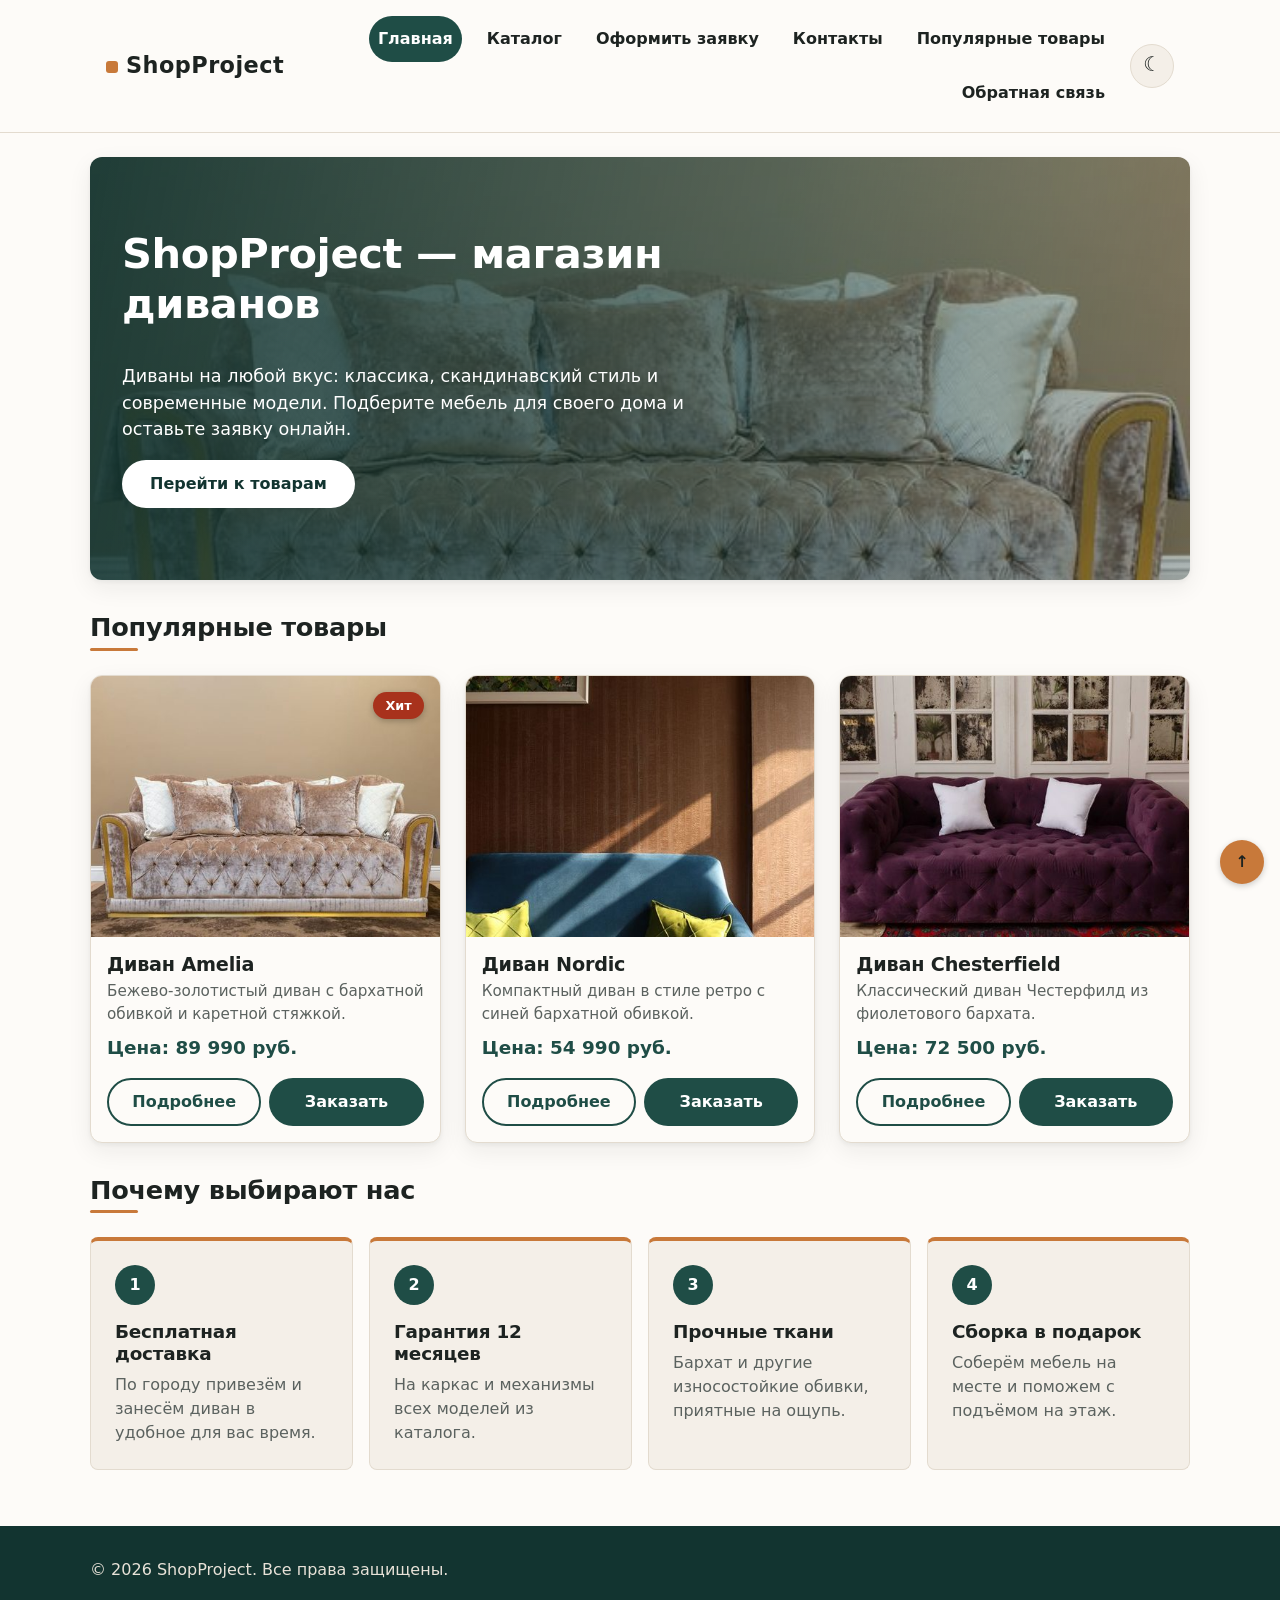
==== commit 1bfa7349: "small fixes" ====
--- a/index.html
+++ b/index.html
@@ -12,10 +12,13 @@
     />
     <meta
       property="og:image"
-      content="https://username.github.io/kr1-html-css-shop/images/preview.jpg"
+      content="https://goshanka.github.io/kr3-responsive-shop/images/sofa-1.jpg"
     />
+    <link rel="icon" href="images/favicon.svg" type="image/svg+xml" />
+    <meta name="theme-color" content="#1f4d46" />
     <link rel="stylesheet" href="css/style.css" />
     <link rel="stylesheet" href="css/responsive.css" />
+    <script src="js/theme.js" defer></script>
     <script src="js/main.js" defer></script>
   </head>
   <body>
@@ -25,6 +28,8 @@
         <a class="site-header__logo" href="index.html">ShopProject</a>
 
         <nav class="site-nav" aria-label="Основная навигация">
+          <input class="site-nav__checkbox" type="checkbox" id="nav-toggle" aria-label="Показать меню" />
+          <label class="site-nav__toggle" for="nav-toggle" aria-hidden="true"><span class="site-nav__burger"></span>Меню</label>
           <ul class="site-nav__list">
             <li class="site-nav__item">
               <a class="site-nav__link site-nav__link--active" href="index.html">Главная</a>
@@ -39,16 +44,17 @@
               <a class="site-nav__link" href="contacts.html">Контакты</a>
             </li>
             <li class="site-nav__item">
-              <a class="site-nav__link" href="index.html#advantages">Преимущества</a>
-            </li>
-            <li class="site-nav__item">
               <a class="site-nav__link" href="index.html#popular">Популярные товары</a>
             </li>
             <li class="site-nav__item">
-              <a class="site-nav__link" href="index.html#contacts">Обратная связь</a>
+              <a class="site-nav__link" href="contacts.html#feedback">Обратная связь</a>
             </li>
           </ul>
         </nav>
+
+        <button class="theme-toggle" id="theme-toggle" type="button" aria-pressed="false" aria-label="Включить тёмную тему">
+          <span class="theme-toggle__icon" aria-hidden="true"></span>
+        </button>
       </div>
     </header>
 
@@ -58,7 +64,7 @@
         <p>
           Диваны на любой вкус: классика, скандинавский стиль и современные модели. Подберите мебель для своего дома и оставьте заявку онлайн.
         </p>
-        <a class="button button--primary" href="#popular">Перейти к товарам</a>
+        <a class="button button--primary" href="catalog.html">Перейти к товарам</a>
       </section>
 
       <section class="section" id="popular">
--- a/css/style.css
+++ b/css/style.css
@@ -295,12 +295,12 @@
   border-radius: var(--radius-sm);
   font-size: 12px;
   font-weight: 700;
-  color: var(--color-white);
-  background-color: var(--color-primary);
+  color: #ffffff;
+  background-color: #1f4d46;
 }
 
 .badge--hit {
-  background-color: var(--color-danger);
+  background-color: #a8321c;
 }
 
 .back-to-top {
@@ -632,6 +632,9 @@
 
 :root {
   --color-accent: #c8793a;
+  --color-field: #ffffff;
+  --color-field-border: #b9ae9d;
+  --color-footer-bg: #123430;
   --shadow-card: 0 2px 4px rgba(29, 35, 33, 0.05), 0 8px 24px rgba(29, 35, 33, 0.07);
   --shadow-hover: 0 14px 34px rgba(29, 35, 33, 0.16);
 }
@@ -678,7 +681,7 @@
 .hero {
   position: relative;
   padding: 72px var(--space-xl);
-  color: var(--color-white);
+  color: #ffffff;
   background:
     linear-gradient(100deg, rgba(18, 52, 48, 0.92) 0%, rgba(18, 52, 48, 0.6) 60%, rgba(18, 52, 48, 0.25) 100%),
     url("../images/sofa-1.jpg") center / cover no-repeat;
@@ -700,7 +703,7 @@
 .hero .button--primary {
   padding: 12px 28px;
   font-weight: 700;
-  color: var(--color-primary-dark);
+  color: #123430;
   background-color: #fff;
   border-radius: 999px;
 }
@@ -856,8 +859,8 @@
 .order-form__select,
 .order-form__textarea,
 .catalog-filters__input {
-  background-color: #fff;
-  border-color: #b9ae9d;
+  background-color: var(--color-field);
+  border-color: var(--color-field-border);
   border-radius: var(--radius-md);
 }
 
@@ -888,7 +891,7 @@
 .site-footer {
   padding: var(--space-xl) var(--space-lg);
   color: #e8e2d8;
-  background-color: var(--color-primary-dark);
+  background-color: var(--color-footer-bg);
 }
 
 .site-footer p {
@@ -915,3 +918,114 @@
 a:focus-visible {
   outline: 3px solid var(--color-accent);
 }
+
+.site-nav__checkbox {
+  position: absolute;
+  width: 1px;
+  height: 1px;
+  opacity: 0;
+}
+
+.site-nav__toggle {
+  display: none;
+}
+
+@media (prefers-color-scheme: dark) {
+  :root:not([data-theme="light"]) {
+    --color-bg: #121917;
+    --color-text: #ece8e1;
+    --color-muted: #a9b3af;
+    --color-primary: #7cc4b3;
+    --color-primary-dark: #a5dccf;
+    --color-border: #2c3a36;
+    --color-surface: #1a2421;
+    --color-surface-accent: #22302c;
+    --color-white: #0f1a18;
+    --color-danger: #ff8a75;
+    --color-success: #6fd48a;
+    --color-success-bg: #16281c;
+    --color-field: #1a2421;
+    --color-field-border: #4a5a55;
+    --color-footer-bg: #0b1210;
+    --shadow-card: 0 2px 4px rgba(0, 0, 0, 0.3), 0 8px 24px rgba(0, 0, 0, 0.3);
+    --shadow-hover: 0 14px 34px rgba(0, 0, 0, 0.5);
+  }
+}
+
+:root[data-theme="dark"] {
+    --color-bg: #121917;
+    --color-text: #ece8e1;
+    --color-muted: #a9b3af;
+    --color-primary: #7cc4b3;
+    --color-primary-dark: #a5dccf;
+    --color-border: #2c3a36;
+    --color-surface: #1a2421;
+    --color-surface-accent: #22302c;
+    --color-white: #0f1a18;
+    --color-danger: #ff8a75;
+    --color-success: #6fd48a;
+    --color-success-bg: #16281c;
+    --color-field: #1a2421;
+    --color-field-border: #4a5a55;
+    --color-footer-bg: #0b1210;
+    --shadow-card: 0 2px 4px rgba(0, 0, 0, 0.3), 0 8px 24px rgba(0, 0, 0, 0.3);
+    --shadow-hover: 0 14px 34px rgba(0, 0, 0, 0.5);
+}
+
+:root[data-theme="light"] {
+  color-scheme: light;
+}
+
+:root[data-theme="dark"] {
+  color-scheme: dark;
+}
+
+:root[data-theme="dark"] .site-header__logo,
+:root:not([data-theme="light"]) .site-header__logo {
+  color: var(--color-text);
+}
+
+:root[data-theme="dark"] .order-dialog {
+  color: var(--color-text);
+  background-color: var(--color-bg);
+}
+
+@media (prefers-color-scheme: dark) {
+  :root:not([data-theme="light"]) .order-dialog {
+    color: var(--color-text);
+    background-color: var(--color-bg);
+  }
+}
+
+.theme-toggle {
+  display: inline-flex;
+  align-items: center;
+  justify-content: center;
+  width: 44px;
+  height: 44px;
+  padding: 0;
+  color: var(--color-text);
+  background-color: var(--color-surface);
+  border: 1px solid var(--color-border);
+  border-radius: 50%;
+}
+
+.theme-toggle:hover {
+  border-color: var(--color-primary);
+}
+
+.theme-toggle__icon::before {
+  content: "\263E";
+  font-size: 1.25rem;
+  line-height: 1;
+}
+
+:root[data-theme="dark"] .theme-toggle__icon::before {
+  content: "\2600";
+}
+
+@media (prefers-color-scheme: dark) {
+  :root:not([data-theme="light"]) .theme-toggle__icon::before {
+    content: "\2600";
+  }
+}
--- a/css/responsive.css
+++ b/css/responsive.css
@@ -219,17 +219,29 @@
 }
 
 @media (min-width: 768px) {
-    .site-header__inner {
+  .site-header__inner {
     display: flex;
-    flex-wrap: wrap;
+    flex-wrap: nowrap;
     align-items: center;
-    justify-content: space-between;
     gap: var(--space-md);
+  }
+
+  .site-header__logo {
+    flex: none;
+  }
+
+  .site-nav {
+    flex: 1 1 auto;
+    min-width: 0;
   }
 
   .site-nav__list {
     justify-content: flex-end;
     margin: 0;
+  }
+
+  .theme-toggle {
+    flex: none;
   }
 
   .hero {
@@ -342,3 +354,95 @@
     transition: none !important;
   }
 }
+
+@media (max-width: 767px) {
+  .site-header__inner {
+    position: relative;
+  }
+
+  .site-nav__toggle {
+    position: absolute;
+    top: var(--space-md);
+    right: var(--space-md);
+    display: inline-flex;
+    align-items: center;
+    gap: 10px;
+    min-height: 44px;
+    padding: 0 14px;
+    font-weight: 700;
+    color: var(--color-white);
+    background-color: var(--color-primary);
+    border-radius: 999px;
+    cursor: pointer;
+  }
+
+  .site-nav__burger,
+  .site-nav__burger::before,
+  .site-nav__burger::after {
+    display: block;
+    width: 18px;
+    height: 2px;
+    background-color: currentColor;
+    border-radius: 1px;
+    transition: transform 0.2s ease;
+  }
+
+  .site-nav__burger {
+    position: relative;
+  }
+
+  .site-nav__burger::before,
+  .site-nav__burger::after {
+    content: "";
+    position: absolute;
+    left: 0;
+  }
+
+  .site-nav__burger::before {
+    top: -6px;
+  }
+
+  .site-nav__burger::after {
+    top: 6px;
+  }
+
+  .site-nav__checkbox:checked + .site-nav__toggle .site-nav__burger {
+    background-color: transparent;
+  }
+
+  .site-nav__checkbox:checked + .site-nav__toggle .site-nav__burger::before {
+    top: 0;
+    transform: rotate(45deg);
+  }
+
+  .site-nav__checkbox:checked + .site-nav__toggle .site-nav__burger::after {
+    top: 0;
+    transform: rotate(-45deg);
+  }
+
+  .site-nav__checkbox:focus-visible + .site-nav__toggle {
+    outline: 3px solid var(--color-accent);
+    outline-offset: 2px;
+  }
+
+  .theme-toggle {
+    position: absolute;
+    top: var(--space-md);
+    right: 130px;
+  }
+
+  .site-header__logo {
+    display: inline-flex;
+    align-items: center;
+    min-height: 44px;
+    font-size: 1.2rem;
+  }
+
+  .site-nav__list {
+    display: none;
+  }
+
+  .site-nav__checkbox:checked ~ .site-nav__list {
+    display: grid;
+  }
+}
